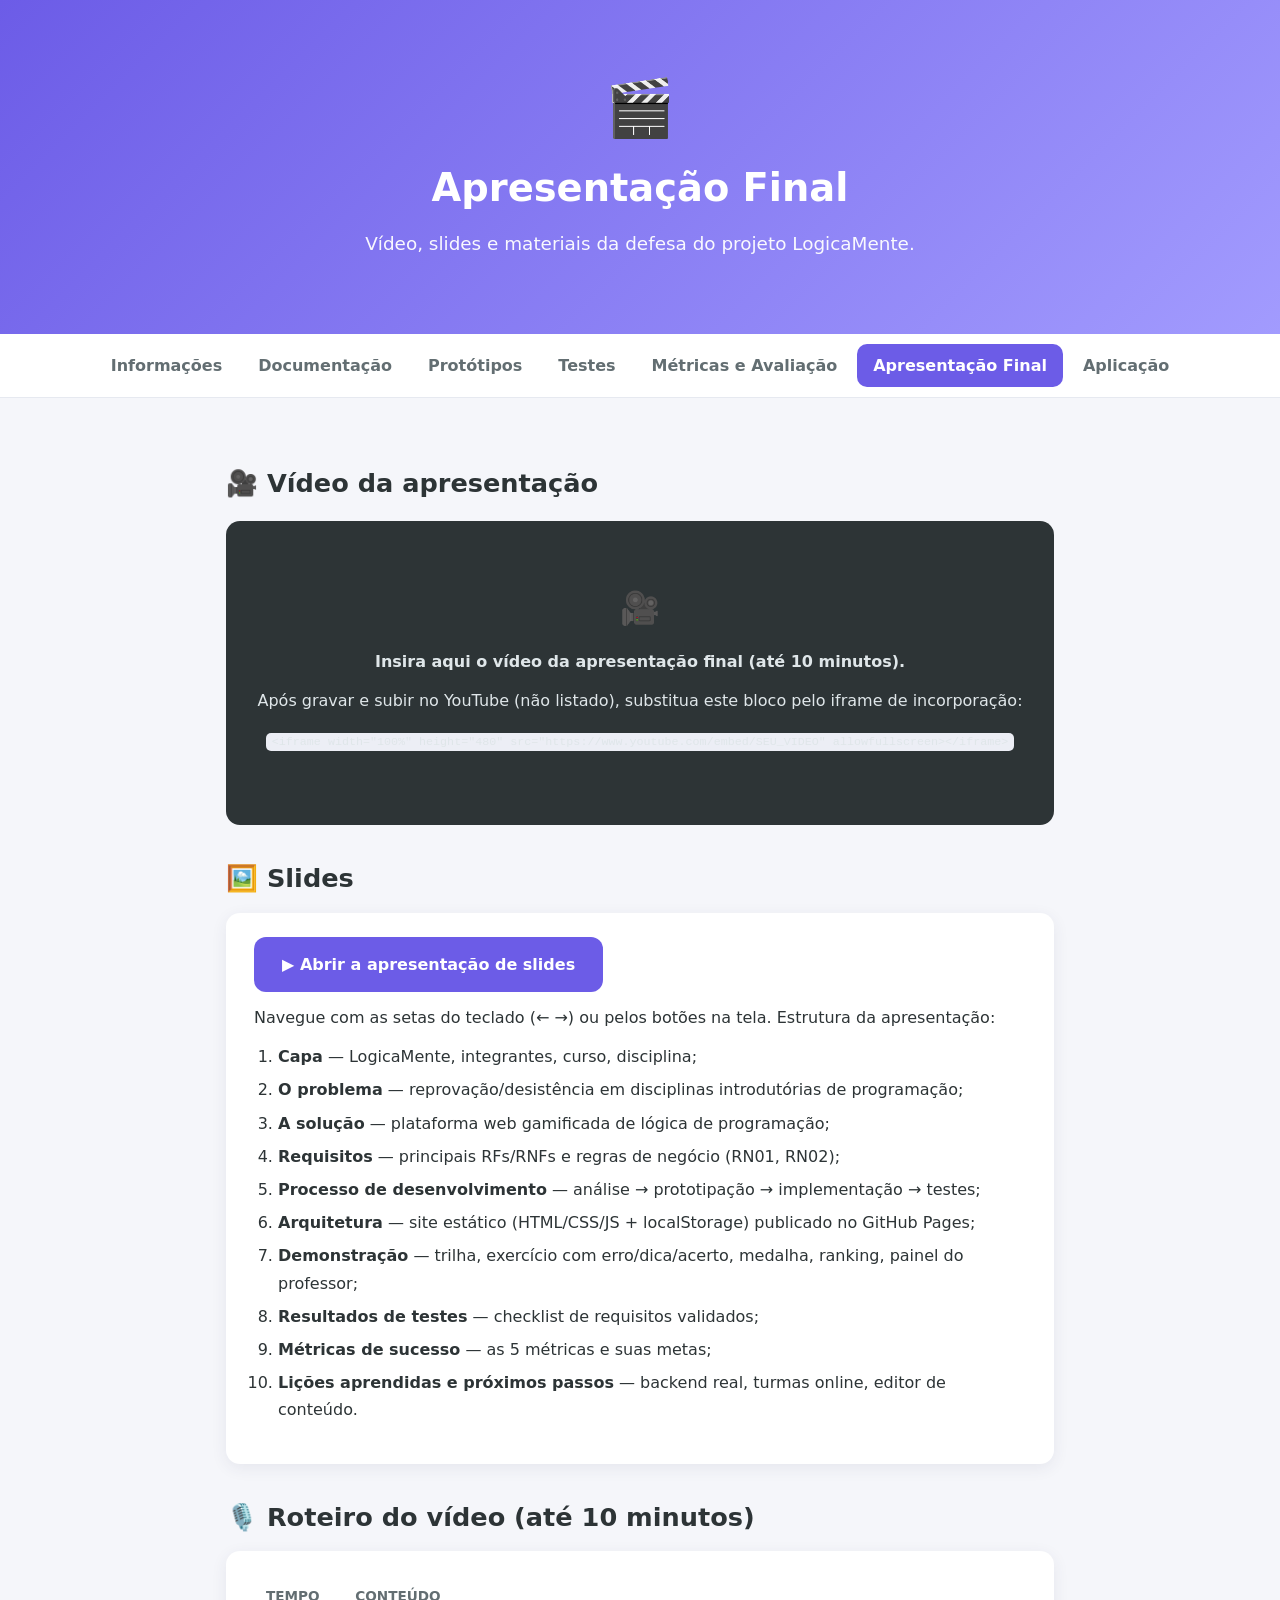
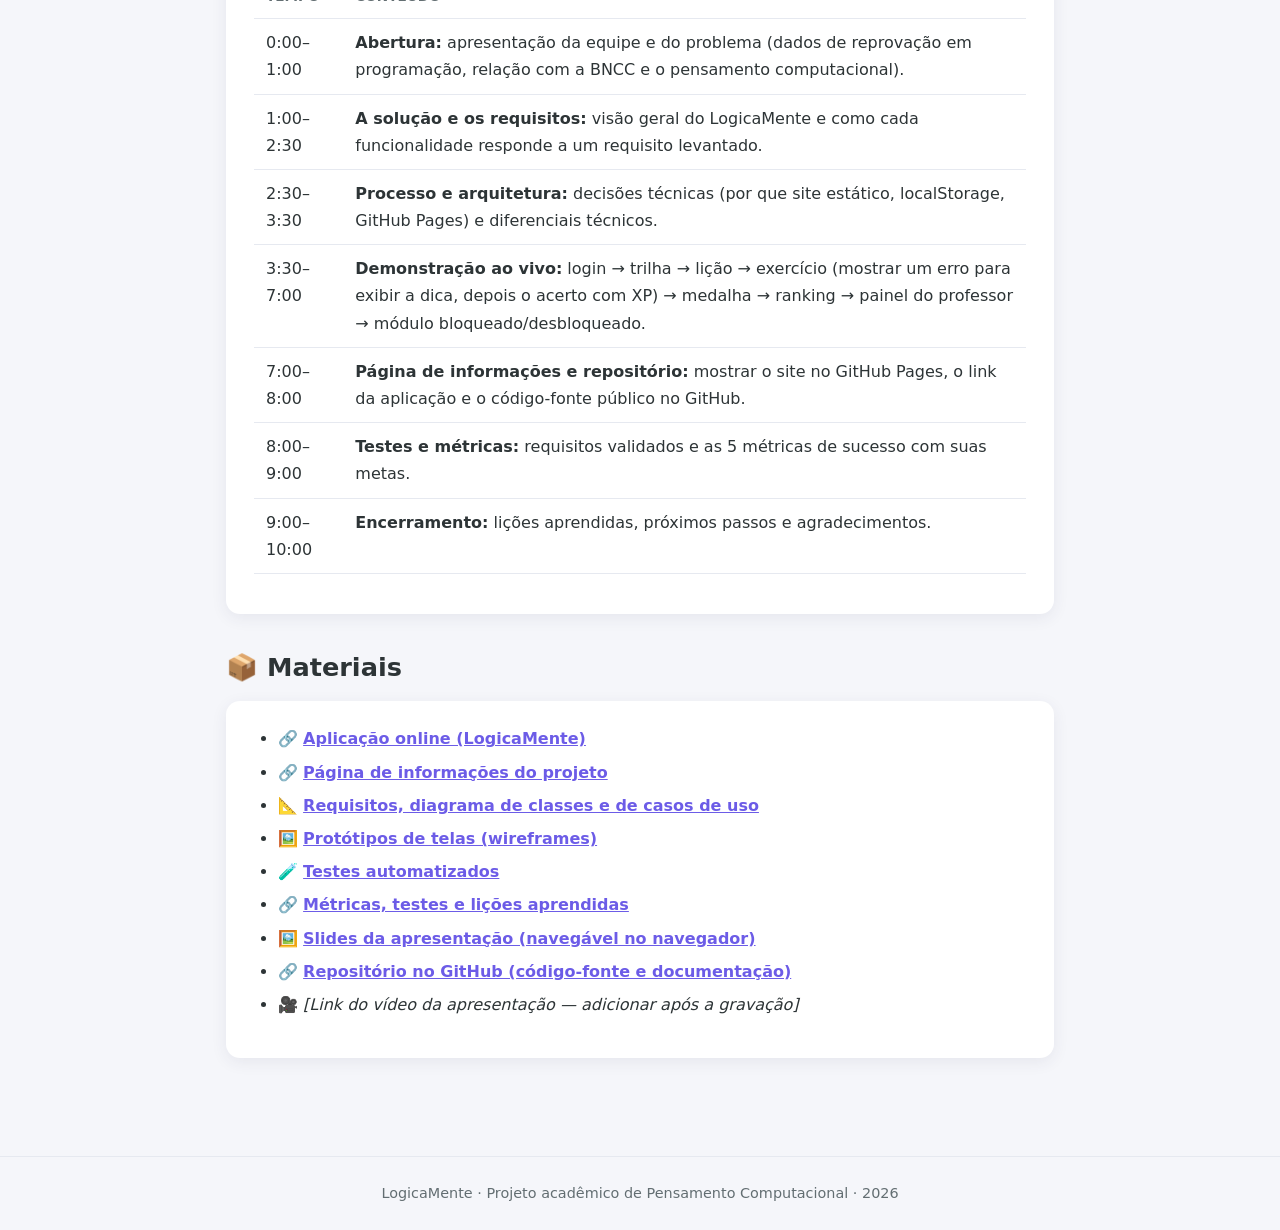
==== apresentacao.html @ 92281d18 "Projeto LogicaMente: plataforma web gamificada de logica de programacao e pensamento computacional" ====
<!DOCTYPE html>
<html lang="pt-BR">
<head>
  <meta charset="UTF-8">
  <meta name="viewport" content="width=device-width, initial-scale=1.0">
  <title>LogicaMente — Apresentação Final</title>
  <link rel="icon" href="data:image/svg+xml,<svg xmlns='http://www.w3.org/2000/svg' viewBox='0 0 100 100'><text y='.9em' font-size='90'>🧠</text></svg>">
  <link rel="stylesheet" href="assets/site.css?v=2">
</head>
<body>

  <header class="hero">
    <div class="emoji">🎬</div>
    <h1>Apresentação Final</h1>
    <p>Vídeo, slides e materiais da defesa do projeto LogicaMente.</p>
  </header>

  <nav class="menu">
    <a href="index.html">Informações</a>
    <a href="documentacao.html">Documentação</a>
    <a href="prototipos.html">Protótipos</a>
    <a href="testes.html">Testes</a>
    <a href="metricas.html">Métricas e Avaliação</a>
    <a href="apresentacao.html" class="ativo">Apresentação Final</a>
    <a href="app/index.html">Aplicação</a>
  </nav>

  <main>
    <h2>🎥 Vídeo da apresentação</h2>
    <div class="video-placeholder">
      <p style="font-size:2rem;">🎥</p>
      <p><strong>Insira aqui o vídeo da apresentação final (até 10 minutos).</strong></p>
      <p>Após gravar e subir no YouTube (não listado), substitua este bloco pelo iframe de incorporação:</p>
      <p><code>&lt;iframe width="100%" height="480" src="https://www.youtube.com/embed/SEU_VIDEO" allowfullscreen&gt;&lt;/iframe&gt;</code></p>
    </div>

    <h2>🖼️ Slides</h2>
    <div class="cartao">
      <p><a class="btn" href="slides.html">▶️ Abrir a apresentação de slides</a></p>
      <p style="margin-top:12px">Navegue com as setas do teclado (← →) ou pelos botões na tela. Estrutura da apresentação:</p>
      <ol>
        <li><strong>Capa</strong> — LogicaMente, integrantes, curso, disciplina;</li>
        <li><strong>O problema</strong> — reprovação/desistência em disciplinas introdutórias de programação;</li>
        <li><strong>A solução</strong> — plataforma web gamificada de lógica de programação;</li>
        <li><strong>Requisitos</strong> — principais RFs/RNFs e regras de negócio (RN01, RN02);</li>
        <li><strong>Processo de desenvolvimento</strong> — análise → prototipação → implementação → testes;</li>
        <li><strong>Arquitetura</strong> — site estático (HTML/CSS/JS + localStorage) publicado no GitHub Pages;</li>
        <li><strong>Demonstração</strong> — trilha, exercício com erro/dica/acerto, medalha, ranking, painel do professor;</li>
        <li><strong>Resultados de testes</strong> — checklist de requisitos validados;</li>
        <li><strong>Métricas de sucesso</strong> — as 5 métricas e suas metas;</li>
        <li><strong>Lições aprendidas e próximos passos</strong> — backend real, turmas online, editor de conteúdo.</li>
      </ol>
    </div>

    <h2>🎙️ Roteiro do vídeo (até 10 minutos)</h2>
    <div class="cartao">
      <table class="tabela">
        <thead><tr><th>Tempo</th><th>Conteúdo</th></tr></thead>
        <tbody>
          <tr><td>0:00–1:00</td><td><strong>Abertura:</strong> apresentação da equipe e do problema (dados de reprovação em programação, relação com a BNCC e o pensamento computacional).</td></tr>
          <tr><td>1:00–2:30</td><td><strong>A solução e os requisitos:</strong> visão geral do LogicaMente e como cada funcionalidade responde a um requisito levantado.</td></tr>
          <tr><td>2:30–3:30</td><td><strong>Processo e arquitetura:</strong> decisões técnicas (por que site estático, localStorage, GitHub Pages) e diferenciais técnicos.</td></tr>
          <tr><td>3:30–7:00</td><td><strong>Demonstração ao vivo:</strong> login → trilha → lição → exercício (mostrar um erro para exibir a dica, depois o acerto com XP) → medalha → ranking → painel do professor → módulo bloqueado/desbloqueado.</td></tr>
          <tr><td>7:00–8:00</td><td><strong>Página de informações e repositório:</strong> mostrar o site no GitHub Pages, o link da aplicação e o código-fonte público no GitHub.</td></tr>
          <tr><td>8:00–9:00</td><td><strong>Testes e métricas:</strong> requisitos validados e as 5 métricas de sucesso com suas metas.</td></tr>
          <tr><td>9:00–10:00</td><td><strong>Encerramento:</strong> lições aprendidas, próximos passos e agradecimentos.</td></tr>
        </tbody>
      </table>
    </div>

    <h2>📦 Materiais</h2>
    <div class="cartao">
      <ul>
        <li>🔗 <a href="app/index.html">Aplicação online (LogicaMente)</a></li>
        <li>🔗 <a href="index.html">Página de informações do projeto</a></li>
        <li>📐 <a href="documentacao.html">Requisitos, diagrama de classes e de casos de uso</a></li>
        <li>🖼️ <a href="prototipos.html">Protótipos de telas (wireframes)</a></li>
        <li>🧪 <a href="testes.html">Testes automatizados</a></li>
        <li>🔗 <a href="metricas.html">Métricas, testes e lições aprendidas</a></li>
        <li>🖼️ <a href="slides.html">Slides da apresentação (navegável no navegador)</a></li>
        <li>🔗 <a href="https://github.com/leomatos01/leomatos01" target="_blank" rel="noopener">Repositório no GitHub (código-fonte e documentação)</a></li>
        <li>🎥 <em>[Link do vídeo da apresentação — adicionar após a gravação]</em></li>
      </ul>
    </div>
  </main>

  <footer>
    LogicaMente · Projeto acadêmico de Pensamento Computacional · 2026
  </footer>
</body>
</html>
---- assets/site.css ----
/* Site institucional do projeto LogicaMente (GitHub Pages) */

:root {
  --roxo: #6c5ce7;
  --roxo-escuro: #5a4bd1;
  --fundo: #f5f6fa;
  --cartao: #ffffff;
  --texto: #2d3436;
  --texto-suave: #636e72;
  --borda: #e6e9f0;
  --sombra: 0 4px 16px rgba(45, 52, 84, 0.08);
}

* { margin: 0; padding: 0; box-sizing: border-box; }

body {
  font-family: "Segoe UI", system-ui, -apple-system, sans-serif;
  background: var(--fundo);
  color: var(--texto);
  line-height: 1.7;
}

.hero {
  background: linear-gradient(135deg, #6c5ce7 0%, #a29bfe 100%);
  color: #fff; text-align: center; padding: 60px 20px 50px;
}
.hero .emoji { font-size: 3.5rem; }
.hero h1 { font-size: 2.4rem; }
.hero p { font-size: 1.15rem; opacity: 0.95; max-width: 640px; margin: 8px auto 24px; }

.menu {
  background: var(--cartao); border-bottom: 1px solid var(--borda);
  display: flex; justify-content: center; gap: 4px; flex-wrap: wrap;
  padding: 10px 16px; position: sticky; top: 0; z-index: 10;
}
.menu a {
  color: var(--texto-suave); text-decoration: none; font-weight: 600;
  padding: 8px 16px; border-radius: 10px;
}
.menu a:hover { background: #ebedf5; }
.menu a.ativo { background: var(--roxo); color: #fff; }

main { max-width: 860px; margin: 0 auto; padding: 32px 16px 80px; }

h2 { font-size: 1.6rem; margin: 32px 0 12px; }
h3 { margin: 20px 0 8px; }
p { margin-bottom: 12px; }
ul, ol { margin: 0 0 16px 24px; }
li { margin-bottom: 6px; }

.cartao {
  background: var(--cartao); border-radius: 14px;
  box-shadow: var(--sombra); padding: 24px 28px; margin-bottom: 18px;
}

main a:not(.btn) { color: var(--roxo); font-weight: 600; }
main a:not(.btn):visited { color: var(--roxo); }
main a:not(.btn):hover { color: var(--roxo-escuro); text-decoration: underline; }

.btn {
  display: inline-block; background: var(--roxo); color: #fff; text-decoration: none;
  font-weight: 700; padding: 14px 28px; border-radius: 12px; transition: background 0.2s;
}
.btn:hover { background: var(--roxo-escuro); }
.btn-claro { background: #fff; color: var(--roxo); }
.btn-claro:hover { background: #f0eeff; }

.tabela { width: 100%; border-collapse: collapse; margin-bottom: 16px; }
.tabela th, .tabela td { text-align: left; padding: 10px 12px; border-bottom: 1px solid var(--borda); vertical-align: top; }
.tabela th { color: var(--texto-suave); font-size: 0.85rem; text-transform: uppercase; }

.destaque {
  background: #f0eeff; border-left: 4px solid var(--roxo);
  border-radius: 8px; padding: 14px 18px; margin: 16px 0;
}

.grade { display: grid; grid-template-columns: repeat(auto-fit, minmax(240px, 1fr)); gap: 14px; margin: 16px 0; }
.grade .cartao { margin-bottom: 0; }

.video-placeholder {
  background: #2d3436; color: #dfe6e9; border-radius: 14px;
  padding: 60px 20px; text-align: center; margin: 16px 0;
}

code { background: #eceef5; padding: 2px 6px; border-radius: 5px; font-size: 0.9em; }

footer {
  text-align: center; color: var(--texto-suave);
  padding: 24px; border-top: 1px solid var(--borda); font-size: 0.9rem;
}

.tabela-wrap { overflow-x: auto; }
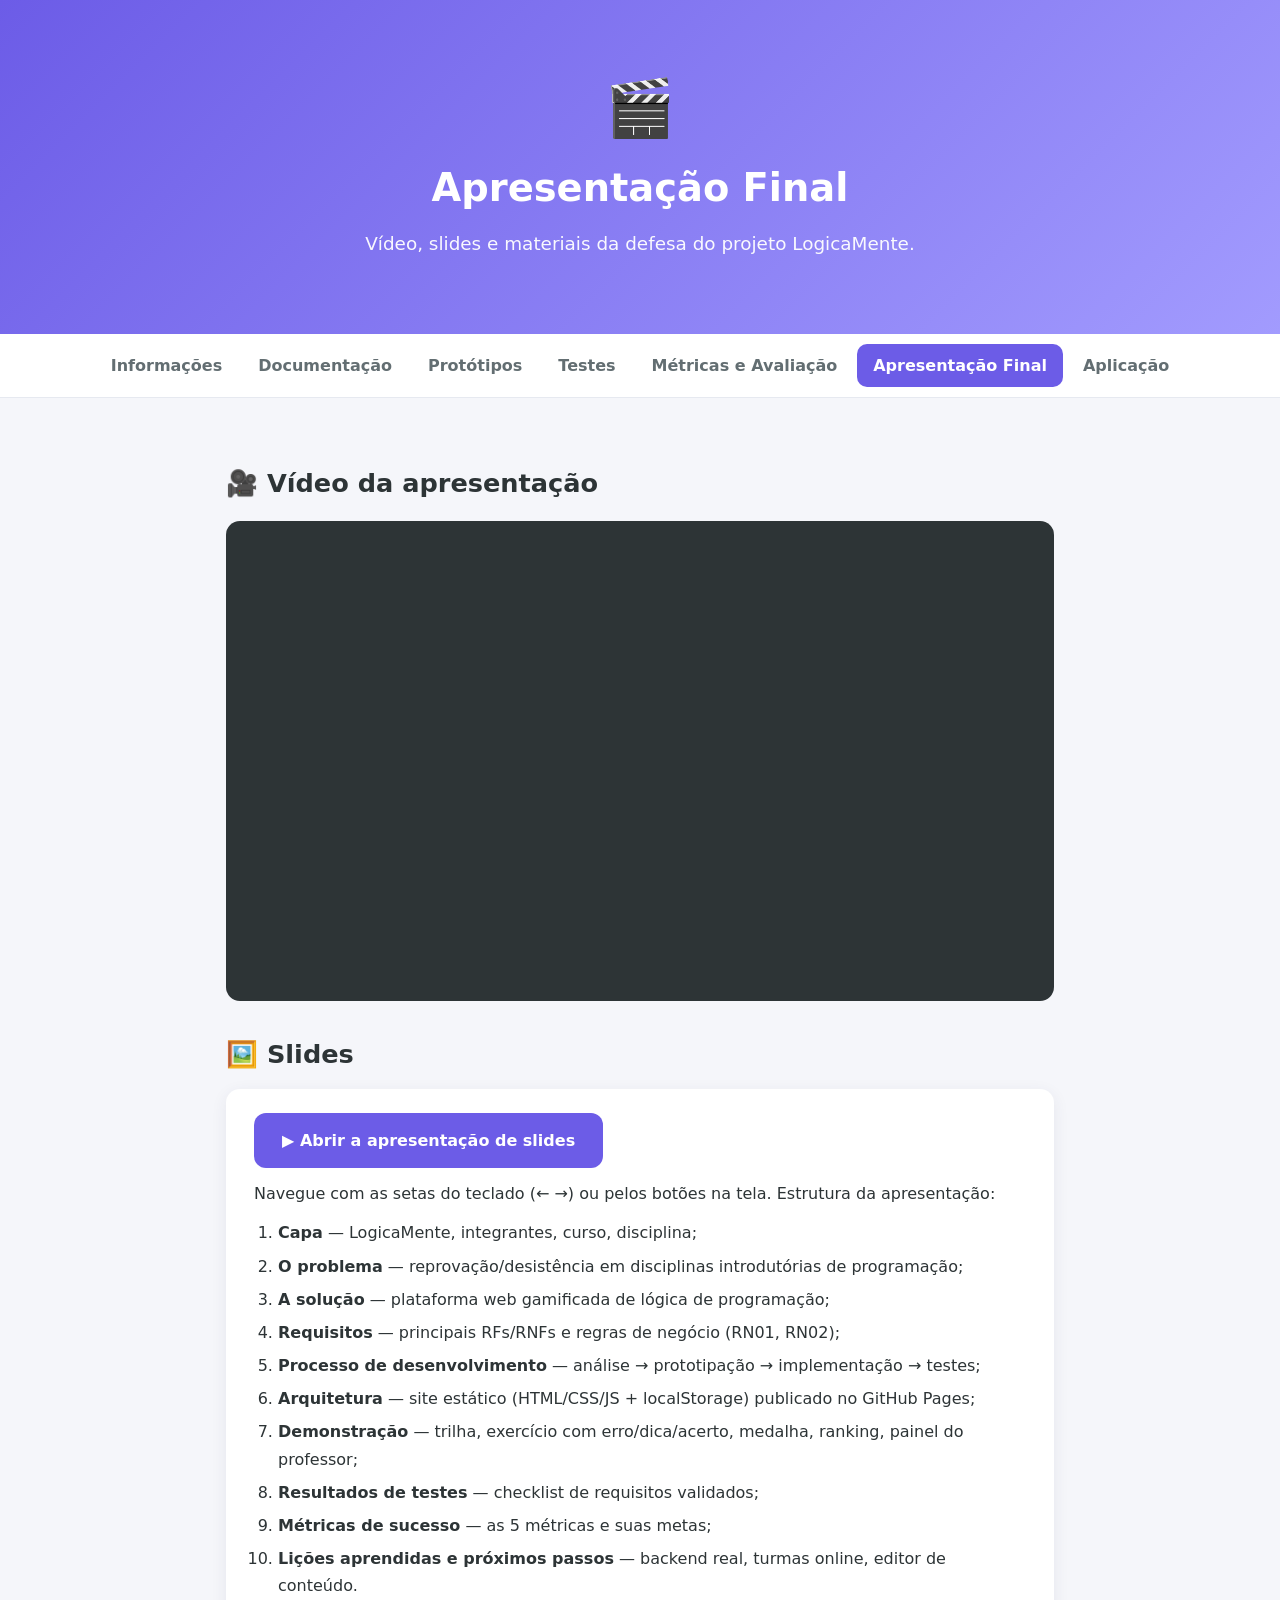
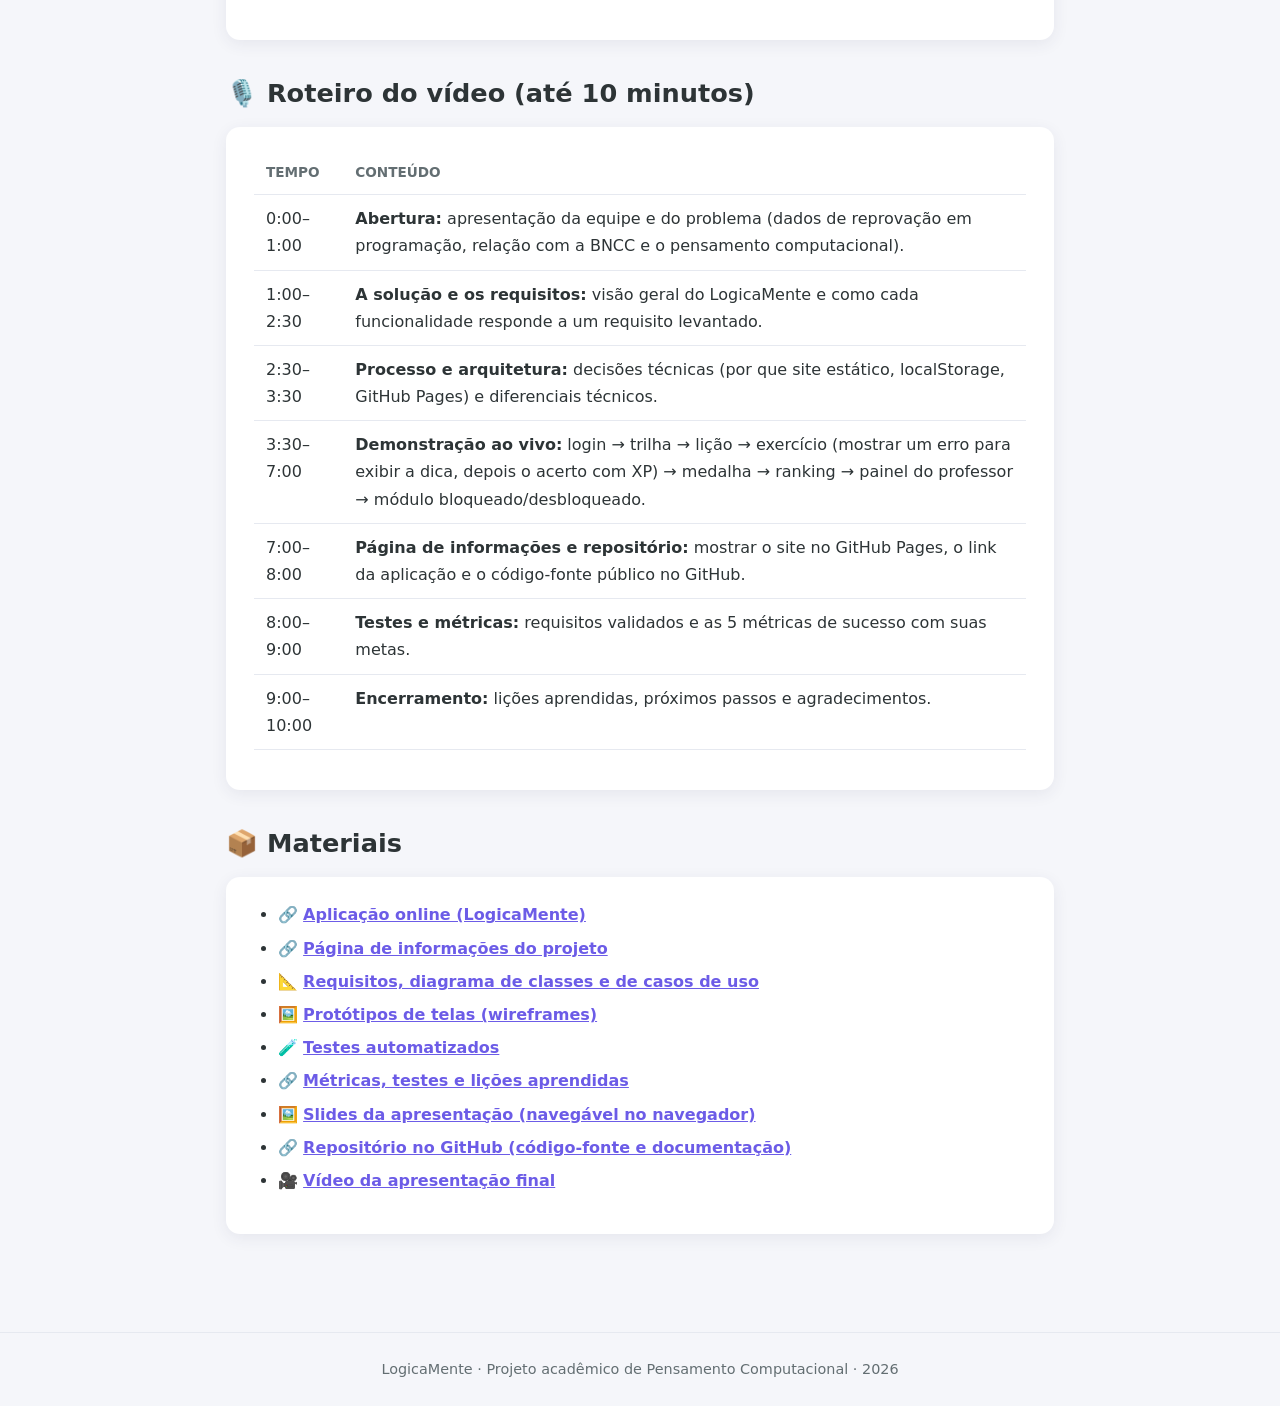
==== commit c0480f6e: "Adiciona video da apresentacao final (YouTube)" ====
--- a/apresentacao.html
+++ b/apresentacao.html
@@ -27,11 +27,8 @@
 
   <main>
     <h2>🎥 Vídeo da apresentação</h2>
-    <div class="video-placeholder">
-      <p style="font-size:2rem;">🎥</p>
-      <p><strong>Insira aqui o vídeo da apresentação final (até 10 minutos).</strong></p>
-      <p>Após gravar e subir no YouTube (não listado), substitua este bloco pelo iframe de incorporação:</p>
-      <p><code>&lt;iframe width="100%" height="480" src="https://www.youtube.com/embed/SEU_VIDEO" allowfullscreen&gt;&lt;/iframe&gt;</code></p>
+    <div class="video-wrap">
+      <iframe width="100%" height="480" src="https://www.youtube.com/embed/hLRdRpCx3EQ" title="LogicaMente — Apresentação Final" frameborder="0" allow="accelerometer; autoplay; clipboard-write; encrypted-media; gyroscope; picture-in-picture" allowfullscreen></iframe>
     </div>
 
     <h2>🖼️ Slides</h2>
@@ -79,7 +76,7 @@
         <li>🔗 <a href="metricas.html">Métricas, testes e lições aprendidas</a></li>
         <li>🖼️ <a href="slides.html">Slides da apresentação (navegável no navegador)</a></li>
         <li>🔗 <a href="https://github.com/leomatos01/leomatos01" target="_blank" rel="noopener">Repositório no GitHub (código-fonte e documentação)</a></li>
-        <li>🎥 <em>[Link do vídeo da apresentação — adicionar após a gravação]</em></li>
+        <li>🎥 <a href="https://youtu.be/hLRdRpCx3EQ" target="_blank" rel="noopener">Vídeo da apresentação final</a></li>
       </ul>
     </div>
   </main>
--- a/assets/site.css
+++ b/assets/site.css
@@ -82,6 +82,12 @@
   padding: 60px 20px; text-align: center; margin: 16px 0;
 }
 
+.video-wrap {
+  background: #2d3436; border-radius: 14px; overflow: hidden; margin: 16px 0;
+  line-height: 0;
+}
+.video-wrap iframe { display: block; border: none; }
+
 code { background: #eceef5; padding: 2px 6px; border-radius: 5px; font-size: 0.9em; }
 
 footer {
